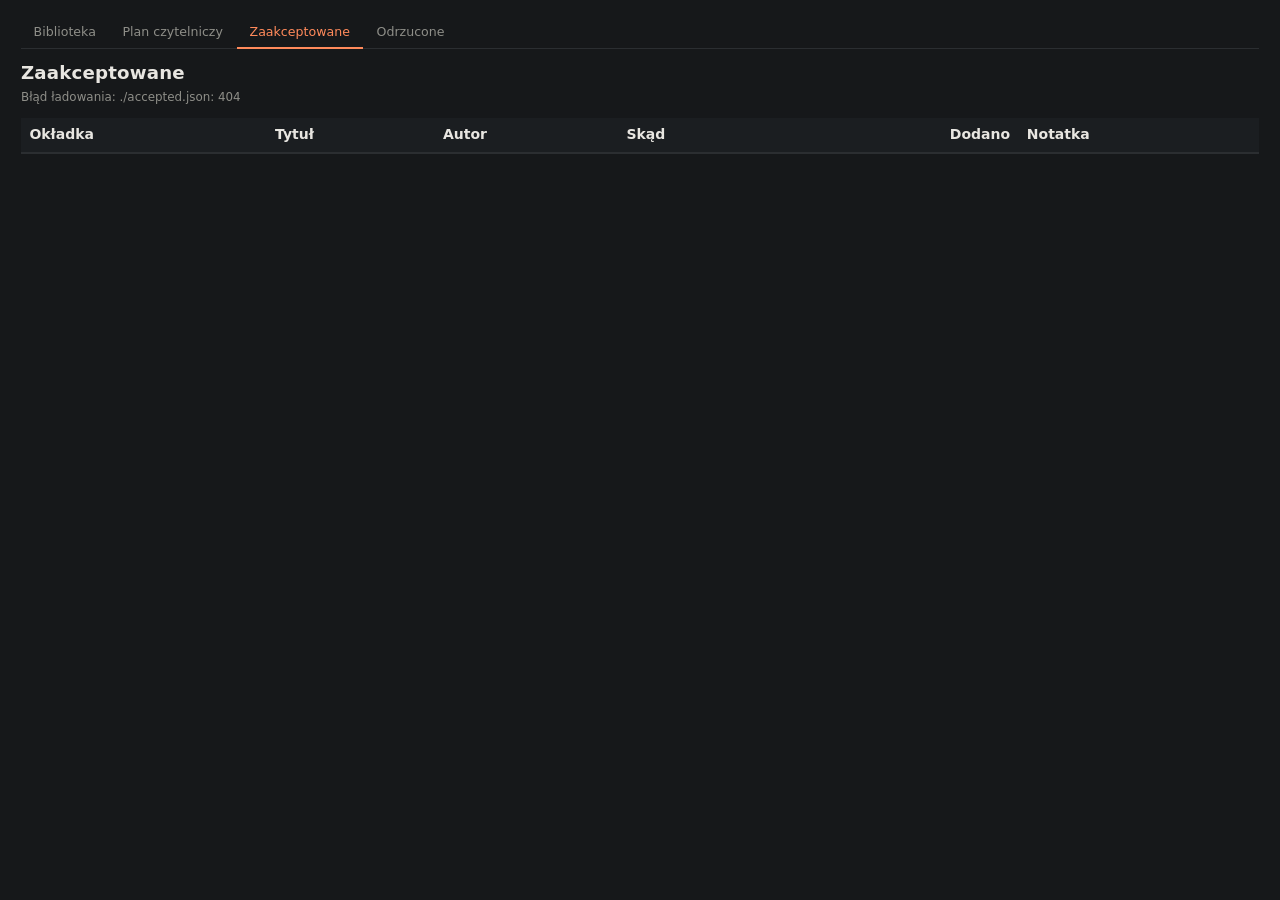
==== docs/accepted.html @ 184fcf51 "Add library-advisor skill + accepted/rejected/reading-plan subpages - New skill at .claude/skills/li" ====
<!doctype html>
<html lang="pl">
<head>
  <meta charset="utf-8">
  <meta name="viewport" content="width=device-width, initial-scale=1">
  <title>Zaakceptowane — my-library</title>
  <link rel="stylesheet" href="./style.css">
</head>
<body>
  <header>
    <nav class="topnav">
      <a href="./index.html">Biblioteka</a>
      <a href="./reading-plan.html">Plan czytelniczy</a>
      <a href="./accepted.html" class="active">Zaakceptowane</a>
      <a href="./rejected.html">Odrzucone</a>
    </nav>
    <h1>Zaakceptowane</h1>
    <p class="stats" id="stats">Loading…</p>
  </header>

  <main>
    <table id="entries">
      <thead><tr></tr></thead>
      <tbody></tbody>
    </table>
  </main>

  <script>
  const SOURCE_LABEL = {
    library: "z biblioteki",
    announcement: "zapowiedź",
    market: "rynek",
  };

  window.LIST_CONFIG = {
    file: "./accepted.json",
    joinLibrary: false,
    emptyMessage: "Pusto. Zaakceptowane rekomendacje z zapowiedzi / rynku wpadną tutaj.",
    columns: [
      {
        label: "Okładka",
        cls: "cover",
        render: (e, { escape }) => {
          return e.cover_url ? `<img src="${escape(e.cover_url)}" alt="" loading="lazy">` : "";
        },
      },
      {
        label: "Tytuł",
        cls: "title",
        render: (e, { escape }) => {
          if (e.url) {
            return `<a href="${escape(e.url)}" target="_blank" rel="noopener">${escape(e.title || "")}</a>`;
          }
          return escape(e.title || "");
        },
      },
      {
        label: "Autor",
        render: (e, { escape }) => escape(e.author || ""),
      },
      {
        label: "Skąd",
        render: (e, { escape }) => escape(SOURCE_LABEL[e.source] || e.source || "—"),
      },
      {
        label: "Dodano",
        cls: "num",
        render: (e, { fmtDate }) => fmtDate(e.when),
      },
      {
        label: "Notatka",
        cls: "note",
        render: (e, { escape }) => (e.note ? escape(e.note) : `<span class="dash">—</span>`),
      },
    ],
  };
  </script>
  <script src="./list-view.js" defer></script>
</body>
</html>
---- docs/style.css ----
:root {
  --bg: #16181a;
  --bg-elevated: #1b1e21;
  --fg: #e8e6e1;
  --muted: #8e8e88;
  --border: #2b2e31;
  --accent: #ff8a5b;
  --row-hover: #1f2326;
  --pill-bg: #24282b;
}

* { box-sizing: border-box; }

html, body {
  margin: 0;
  padding: 0;
  font: 14px/1.4 system-ui, -apple-system, "Segoe UI", Roboto, sans-serif;
  color: var(--fg);
  background: var(--bg);
}

header {
  padding: 1.2rem 1.5rem 0.4rem;
}

.topnav {
  display: flex;
  gap: 0.1rem;
  margin: 0 0 0.8rem;
  border-bottom: 1px solid var(--border);
}

.topnav a {
  padding: 0.45rem 0.9rem;
  color: var(--muted);
  text-decoration: none;
  font-size: 0.9rem;
  border-bottom: 2px solid transparent;
  margin-bottom: -1px;
}

.topnav a:hover { color: var(--fg); }

.topnav a.active {
  color: var(--accent);
  border-bottom-color: var(--accent);
}

header h1 {
  margin: 0;
  font-size: 1.3rem;
  font-weight: 600;
  letter-spacing: 0.01em;
}

.stats {
  margin: 0.25rem 0 0;
  color: var(--muted);
  font-size: 0.85rem;
}

.filters {
  display: flex;
  flex-wrap: wrap;
  gap: 0.5rem;
  padding: 0.6rem 1.5rem 1rem;
  border-bottom: 1px solid var(--border);
}

.filters input[type="search"],
.filters button {
  font: inherit;
  padding: 0.35rem 0.6rem;
  border: 1px solid var(--border);
  border-radius: 4px;
  background: var(--bg-elevated);
  color: var(--fg);
  min-width: 180px;
}

.filters button {
  cursor: pointer;
  min-width: auto;
  background: var(--bg-elevated);
}

.filters button:hover {
  border-color: var(--accent);
  color: var(--accent);
}

.filters input::placeholder { color: var(--muted); }

.filters input:focus,
.filters button:focus {
  outline: 2px solid var(--accent);
  outline-offset: -1px;
}

.shelf-filter {
  display: flex;
  flex-wrap: wrap;
  gap: 0.35rem;
  width: 100%;
}

.shelf-toggle {
  font: inherit;
  font-size: 0.8rem;
  padding: 0.2rem 0.6rem;
  border: 1px solid var(--border);
  border-radius: 10px;
  background: var(--bg-elevated);
  color: var(--fg);
  cursor: pointer;
  white-space: nowrap;
  transition: border-color 0.1s, color 0.1s, background 0.1s;
}

.shelf-toggle:hover {
  border-color: var(--accent);
  color: var(--accent);
}

.shelf-toggle.active {
  background: var(--accent);
  border-color: var(--accent);
  color: var(--bg);
}

main {
  padding: 0 1.5rem 2rem;
}

table {
  width: 100%;
  border-collapse: collapse;
  margin-top: 0.5rem;
}

thead th {
  text-align: left;
  font-weight: 600;
  padding: 0.5rem 0.6rem;
  border-bottom: 2px solid var(--border);
  background: var(--bg-elevated);
  position: sticky;
  top: 0;
  cursor: pointer;
  user-select: none;
  white-space: nowrap;
  color: var(--fg);
}

thead th.no-sort { cursor: default; }

thead th.sorted-asc::after  { content: " ▲"; color: var(--accent); }
thead th.sorted-desc::after { content: " ▼"; color: var(--accent); }

th.num, td.num { text-align: right; font-variant-numeric: tabular-nums; }

tbody td {
  padding: 0.35rem 0.6rem;
  border-bottom: 1px solid var(--border);
  vertical-align: middle;
}

tbody tr:hover { background: var(--row-hover); }

td.cover img {
  width: 34px;
  height: 48px;
  object-fit: cover;
  border-radius: 2px;
  display: block;
  background: var(--border);
}

td.title a {
  color: var(--fg);
  text-decoration: none;
  font-weight: 500;
}

td.title a:hover { color: var(--accent); text-decoration: underline; }

td.cycle, td.shelves, td.note { color: var(--muted); font-size: 0.88rem; }

td.note { max-width: 32rem; }

td.empty {
  text-align: center;
  color: var(--muted);
  padding: 2rem 1rem;
  font-style: italic;
}

.shelf-pill {
  display: inline-block;
  padding: 0.05rem 0.4rem;
  margin: 0 0.15rem 0.15rem 0;
  background: var(--pill-bg);
  border: 1px solid var(--border);
  border-radius: 10px;
  font-size: 0.75rem;
  color: var(--fg);
  white-space: nowrap;
  transition: border-color 0.1s, color 0.1s;
}

.shelf-pill.clickable { cursor: pointer; border-bottom-style: solid; }
.shelf-pill.clickable:hover {
  color: var(--accent);
  border-color: var(--accent);
}

.dash { color: var(--muted); }

.clickable {
  cursor: pointer;
  border-bottom: 1px dotted transparent;
  transition: color 0.1s, border-color 0.1s;
}

.clickable:hover {
  color: var(--accent);
  border-bottom-color: var(--accent);
}

::selection { background: var(--accent); color: var(--bg); }
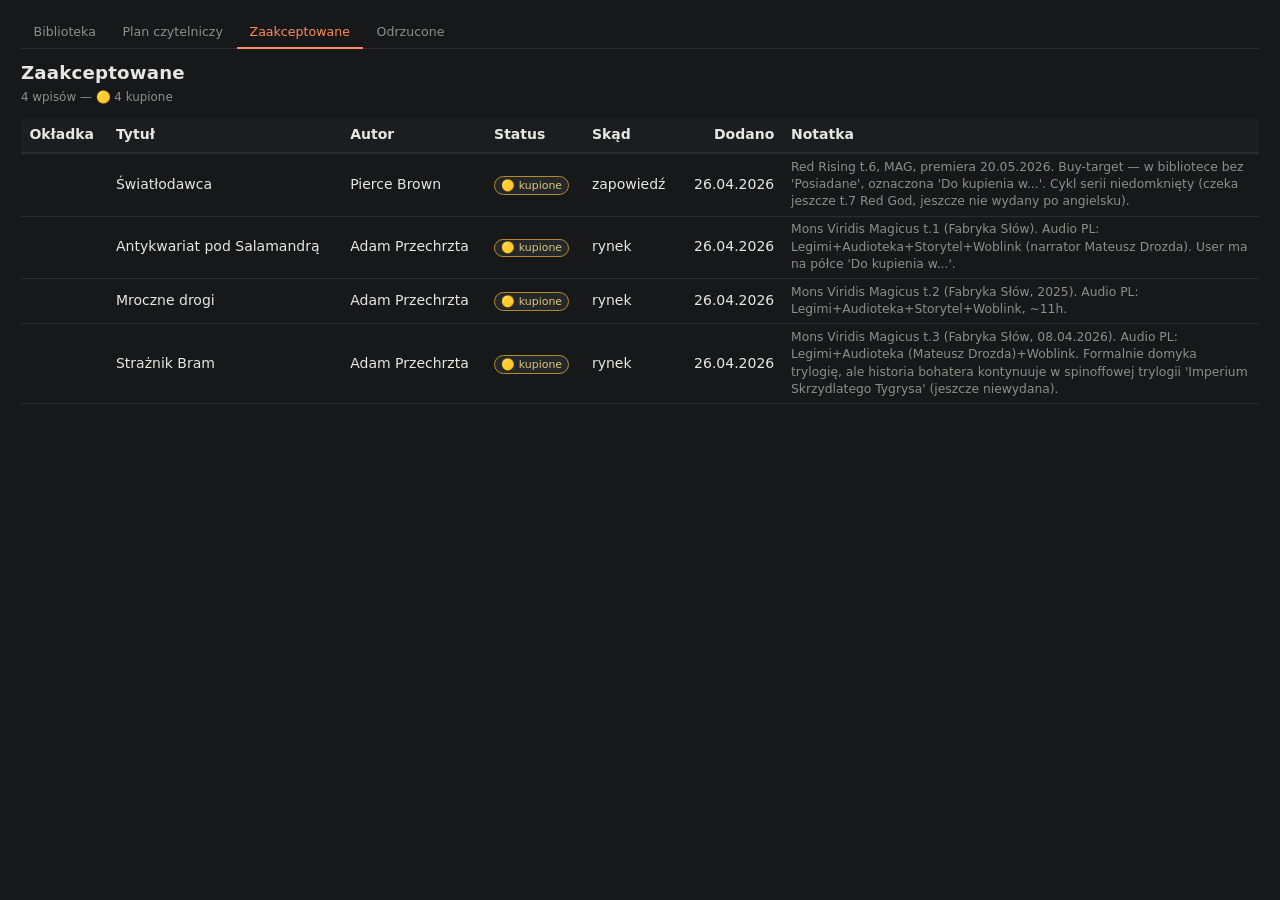
==== commit e5844e36: "ui: derive status from library shelves on accepted page Adds Status column + counts summary on /acce" ====
--- a/docs/accepted.html
+++ b/docs/accepted.html
@@ -32,10 +32,32 @@
     market: "rynek",
   };
 
+  // Status derived from current library state (books.json _lib join).
+  // Truth signal is shelves — read_date is bonus, not authoritative.
+  const computeStatus = (lib) => {
+    if (!lib) return { key: "external", label: "📅 zewnętrzne" };
+    const shelves = lib.shelves || [];
+    const owned = shelves.includes("Posiadane");
+    const read = shelves.includes("Przeczytane");
+    if (owned && read) return { key: "read", label: "🟢 przeczytane" };
+    if (owned) return { key: "bought", label: "🟡 kupione" };
+    return { key: "wanted", label: "🛒 chcę kupić" };
+  };
+
   window.LIST_CONFIG = {
     file: "./accepted.json",
-    joinLibrary: false,
+    joinLibrary: true,
     emptyMessage: "Pusto. Zaakceptowane rekomendacje z zapowiedzi / rynku wpadną tutaj.",
+    summary: (entries) => {
+      const counts = { read: 0, bought: 0, wanted: 0, external: 0 };
+      for (const e of entries) counts[computeStatus(e._lib).key]++;
+      const parts = [];
+      if (counts.read)     parts.push(`🟢 ${counts.read} przeczytane`);
+      if (counts.bought)   parts.push(`🟡 ${counts.bought} kupione`);
+      if (counts.wanted)   parts.push(`🛒 ${counts.wanted} chcę kupić`);
+      if (counts.external) parts.push(`📅 ${counts.external} zewn.`);
+      return parts.join(" · ");
+    },
     columns: [
       {
         label: "Okładka",
@@ -59,6 +81,13 @@
         render: (e, { escape }) => escape(e.author || ""),
       },
       {
+        label: "Status",
+        render: (e, { escape }) => {
+          const s = computeStatus(e._lib);
+          return `<span class="status-pill status-${s.key}">${escape(s.label)}</span>`;
+        },
+      },
+      {
         label: "Skąd",
         render: (e, { escape }) => escape(SOURCE_LABEL[e.source] || e.source || "—"),
       },
--- a/docs/style.css
+++ b/docs/style.css
@@ -59,6 +59,8 @@
   font-size: 0.85rem;
 }
 
+.stats.meta { font-size: 0.75rem; opacity: 0.7; }
+
 .filters {
   display: flex;
   flex-wrap: wrap;
@@ -176,13 +178,91 @@
   background: var(--border);
 }
 
-td.title a {
+td.title a,
+td.title .title-link {
   color: var(--fg);
   text-decoration: none;
   font-weight: 500;
 }
 
-td.title a:hover { color: var(--accent); text-decoration: underline; }
+td.title a:hover,
+td.title .title-link:hover { color: var(--accent); text-decoration: underline; }
+
+.expand-toggle {
+  display: inline-block;
+  background: transparent;
+  border: none;
+  color: var(--muted);
+  cursor: pointer;
+  padding: 0 0.35rem 0 0;
+  font-size: 0.8rem;
+  transition: transform 0.15s ease, color 0.1s;
+  transform: rotate(0deg);
+  transform-origin: center;
+  line-height: 1;
+}
+
+.expand-toggle:hover { color: var(--accent); }
+
+.expand-toggle[aria-expanded="true"] { transform: rotate(90deg); color: var(--accent); }
+
+.lc-badge {
+  display: inline-block;
+  margin-left: 0.5rem;
+  padding: 0.05rem 0.35rem;
+  background: var(--bg-elevated);
+  border: 1px solid var(--border);
+  border-radius: 3px;
+  color: var(--muted);
+  font-size: 0.7rem;
+  text-decoration: none;
+  white-space: nowrap;
+  vertical-align: middle;
+}
+
+.lc-badge:hover {
+  border-color: var(--accent);
+  color: var(--accent);
+}
+
+.book-row.is-open > td { background: var(--bg-elevated); }
+
+.detail-row > td.detail-cell {
+  background: var(--bg-elevated);
+  padding: 0.75rem 1rem 1rem;
+  border-bottom: 1px solid var(--border);
+}
+
+.detail-meta {
+  margin-bottom: 0.5rem;
+  color: var(--muted);
+  font-size: 0.85rem;
+}
+
+.detail-field { margin-right: 0.75rem; }
+.detail-field strong { color: var(--fg); font-weight: 600; }
+
+.detail-desc {
+  white-space: normal;
+  line-height: 1.5;
+  max-width: 70rem;
+  color: var(--fg);
+}
+
+.detail-empty {
+  color: var(--muted);
+  font-style: italic;
+}
+
+.ext-link {
+  display: inline-block;
+  margin-top: 0.5rem;
+  color: var(--accent);
+  text-decoration: none;
+  font-size: 0.85rem;
+}
+
+.ext-link:hover { text-decoration: underline; }
 
 td.cycle, td.shelves, td.note { color: var(--muted); font-size: 0.88rem; }
 
@@ -216,6 +296,20 @@
 
 .dash { color: var(--muted); }
 
+.status-pill {
+  display: inline-block;
+  padding: 0.05rem 0.45rem;
+  background: var(--pill-bg);
+  border: 1px solid var(--border);
+  border-radius: 10px;
+  font-size: 0.78rem;
+  white-space: nowrap;
+}
+.status-pill.status-read    { border-color: #2f7d4f; color: #8bd4a4; }
+.status-pill.status-bought  { border-color: #b58a2f; color: #e0c47b; }
+.status-pill.status-wanted  { border-color: #2f6db5; color: #8fb6dd; }
+.status-pill.status-external{ border-color: var(--border); color: var(--muted); }
+
 .clickable {
   cursor: pointer;
   border-bottom: 1px dotted transparent;
@@ -228,3 +322,96 @@
 }
 
 ::selection { background: var(--accent); color: var(--bg); }
+
+/* Book detail page */
+
+.book-detail {
+  max-width: 70rem;
+  margin: 0 auto;
+}
+
+.book-layout {
+  display: grid;
+  grid-template-columns: minmax(140px, 220px) 1fr;
+  gap: 1.5rem;
+  padding: 1rem 0 1.5rem;
+  border-bottom: 1px solid var(--border);
+}
+
+@media (max-width: 600px) {
+  .book-layout { grid-template-columns: 1fr; }
+}
+
+.book-cover-wrap img {
+  width: 100%;
+  max-width: 220px;
+  height: auto;
+  border-radius: 4px;
+  background: var(--border);
+  display: block;
+}
+
+.book-meta h1 {
+  margin: 0 0 0.4rem;
+  font-size: 1.5rem;
+  line-height: 1.25;
+}
+
+.book-authors {
+  margin: 0 0 0.3rem;
+  font-size: 1rem;
+  color: var(--fg);
+}
+
+.book-cycle {
+  margin: 0 0 0.75rem;
+  color: var(--muted);
+  font-size: 0.9rem;
+}
+
+.book-ratings {
+  display: flex;
+  gap: 1.25rem;
+  margin: 0.5rem 0 0.75rem;
+  font-size: 0.95rem;
+}
+
+.book-ratings span strong { font-weight: 600; }
+
+.book-shelves {
+  margin: 0 0 0.75rem;
+}
+
+.book-facts {
+  display: grid;
+  grid-template-columns: auto 1fr;
+  gap: 0.25rem 0.75rem;
+  margin: 0.75rem 0;
+  font-size: 0.9rem;
+}
+
+.book-facts dt { color: var(--muted); }
+.book-facts dd { margin: 0; color: var(--fg); }
+
+.book-links a {
+  color: var(--accent);
+  text-decoration: none;
+  font-size: 0.9rem;
+}
+
+.book-links a:hover { text-decoration: underline; }
+
+.book-description {
+  padding: 1.25rem 0;
+}
+
+.book-description h2 {
+  margin: 0 0 0.75rem;
+  font-size: 1.05rem;
+  font-weight: 600;
+}
+
+.book-description #b-desc {
+  line-height: 1.5;
+  max-width: 60rem;
+}
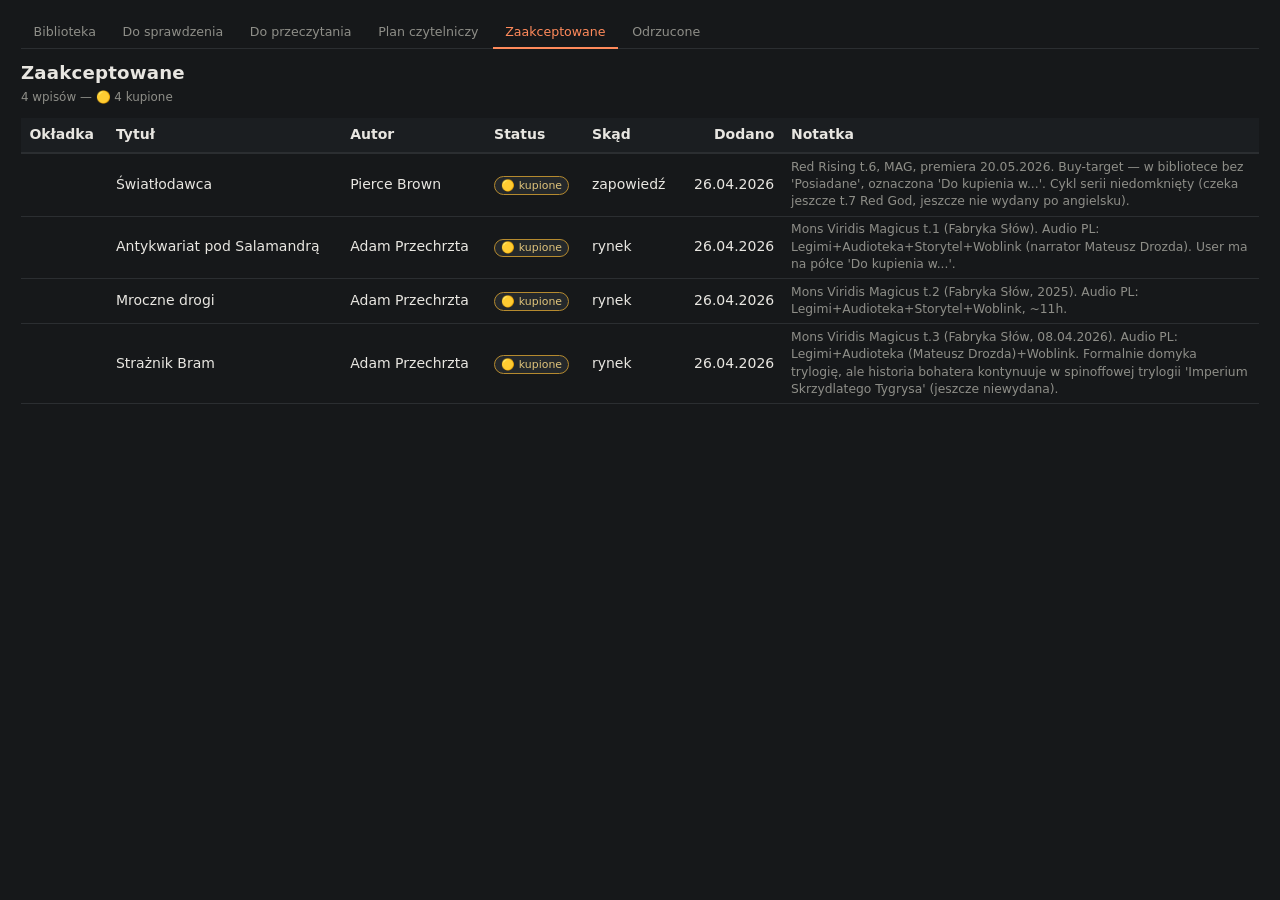
==== commit 17566ed0: "ui: add shelf-filter subpages for "Do sprawdzenia" and "Do przeczytania" list-view.js gains optional" ====
--- a/docs/accepted.html
+++ b/docs/accepted.html
@@ -10,6 +10,8 @@
   <header>
     <nav class="topnav">
       <a href="./index.html">Biblioteka</a>
+      <a href="./to-check.html">Do sprawdzenia</a>
+      <a href="./to-read.html">Do przeczytania</a>
       <a href="./reading-plan.html">Plan czytelniczy</a>
       <a href="./accepted.html" class="active">Zaakceptowane</a>
       <a href="./rejected.html">Odrzucone</a>
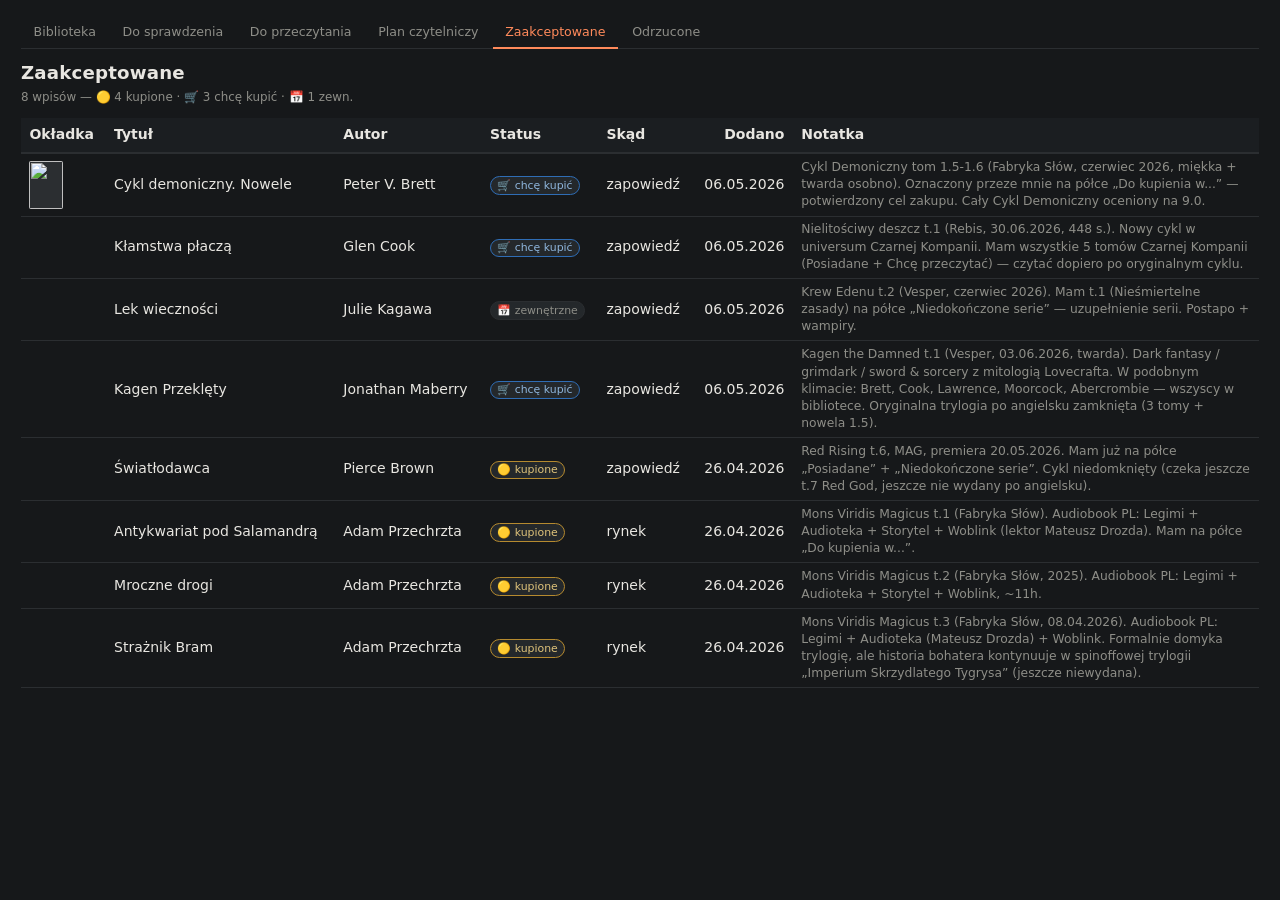
==== commit 009b8b85: "Switch all user-visible strings to Polish Rewrites mixed PL/EN entry notes in accepted/read-plan/rej" ====
--- a/docs/accepted.html
+++ b/docs/accepted.html
@@ -17,7 +17,7 @@
       <a href="./rejected.html">Odrzucone</a>
     </nav>
     <h1>Zaakceptowane</h1>
-    <p class="stats" id="stats">Loading…</p>
+    <p class="stats" id="stats">Ładowanie…</p>
   </header>
 
   <main>
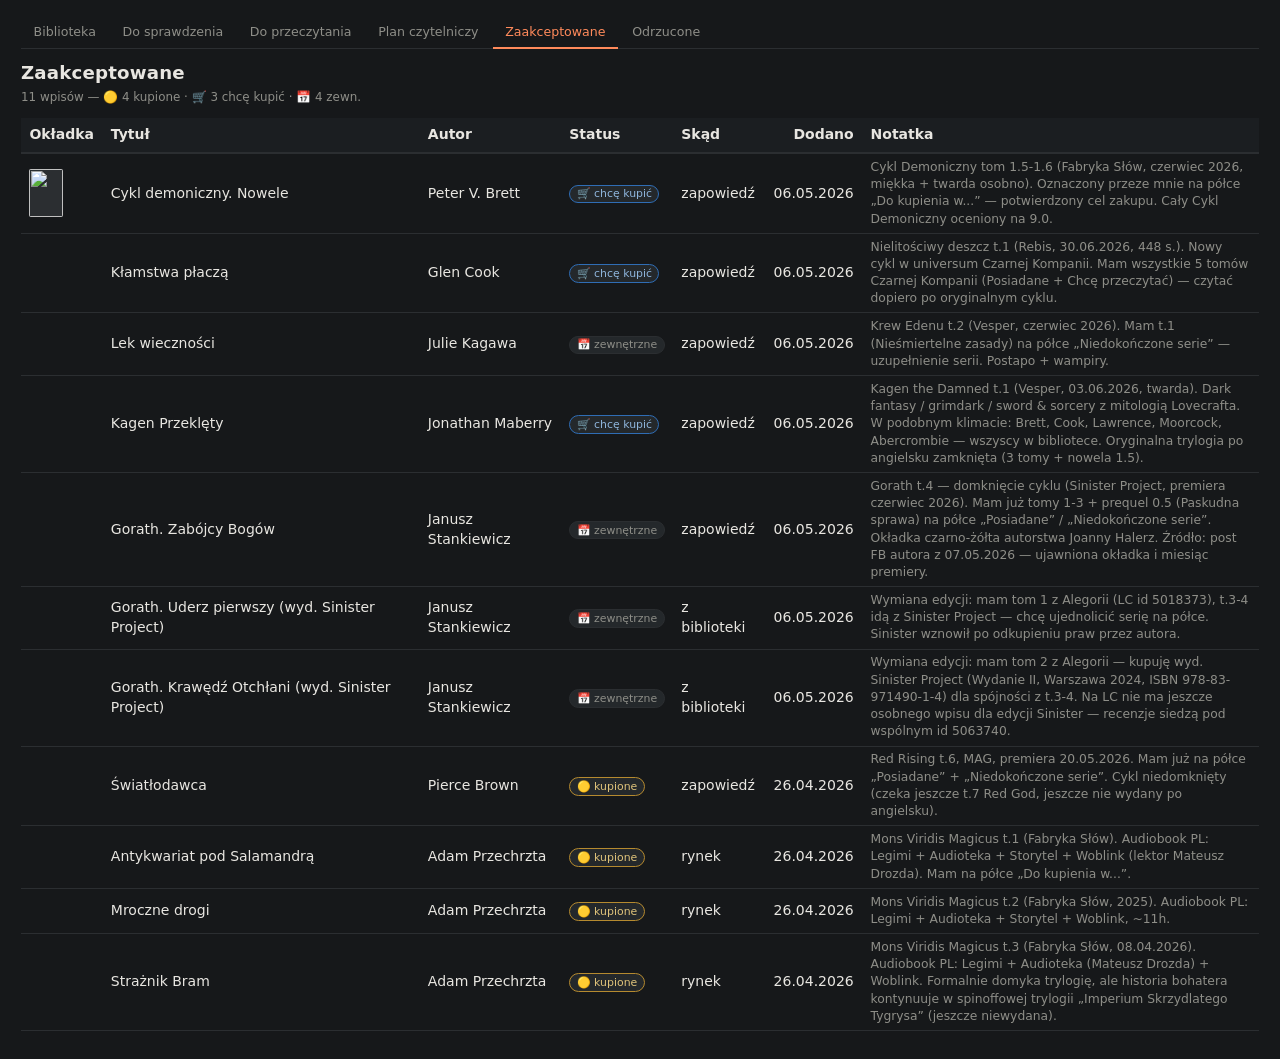
==== commit 2c035083: "ui: rename site title to "Biblioteka" + add Gorath edition swap targets Renames page title and dynam" ====
--- a/docs/accepted.html
+++ b/docs/accepted.html
@@ -3,7 +3,7 @@
 <head>
   <meta charset="utf-8">
   <meta name="viewport" content="width=device-width, initial-scale=1">
-  <title>Zaakceptowane — my-library</title>
+  <title>Zaakceptowane — Biblioteka</title>
   <link rel="stylesheet" href="./style.css">
 </head>
 <body>
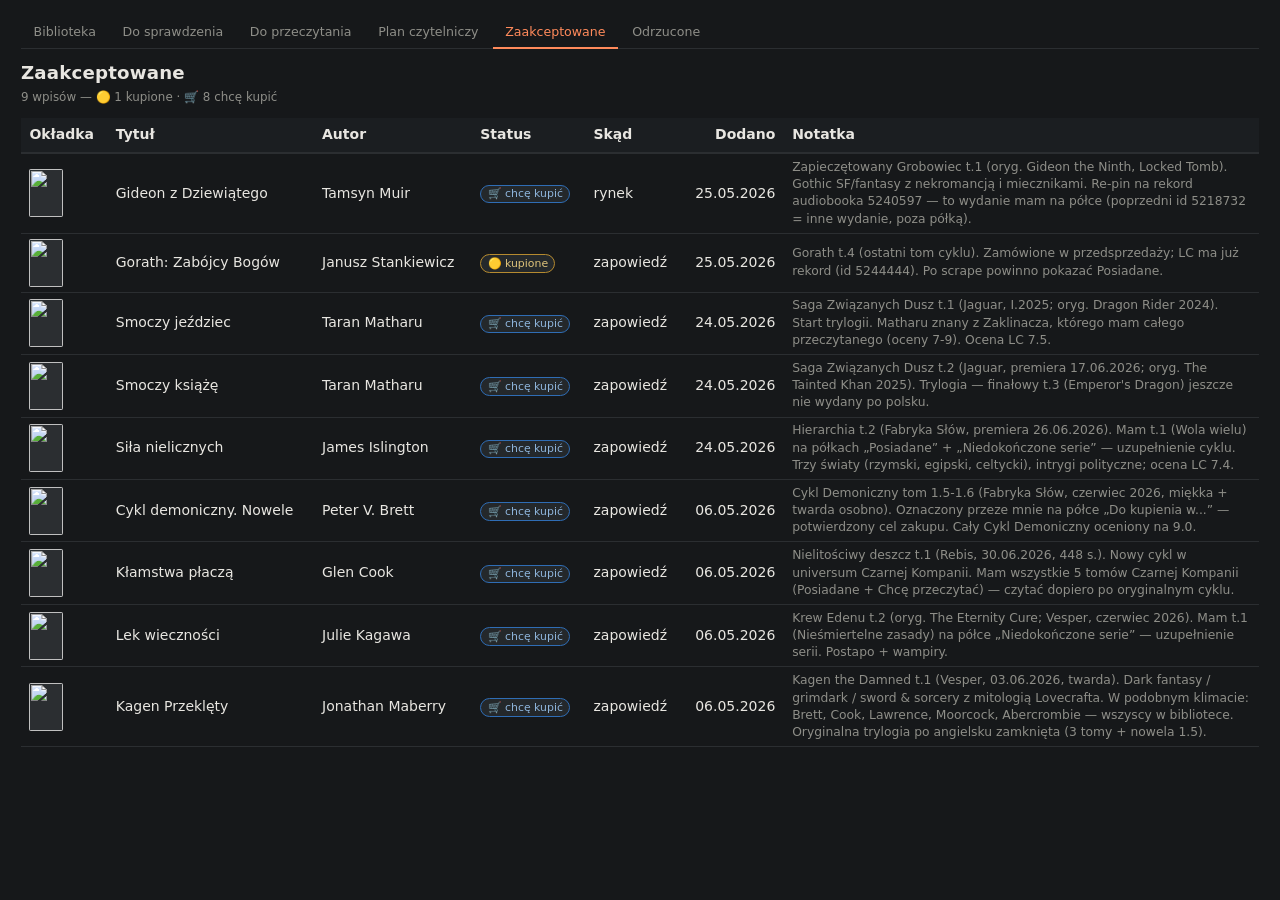
==== commit fef8b3e7: "Library subpages: fall back to library cover when entry has no cover_url accepted.html and rejected." ====
--- a/docs/accepted.html
+++ b/docs/accepted.html
@@ -65,7 +65,8 @@
         label: "Okładka",
         cls: "cover",
         render: (e, { escape }) => {
-          return e.cover_url ? `<img src="${escape(e.cover_url)}" alt="" loading="lazy">` : "";
+          const src = e._lib?.cover || e.cover_url;
+          return src ? `<img src="${escape(src)}" alt="" loading="lazy">` : "";
         },
       },
       {
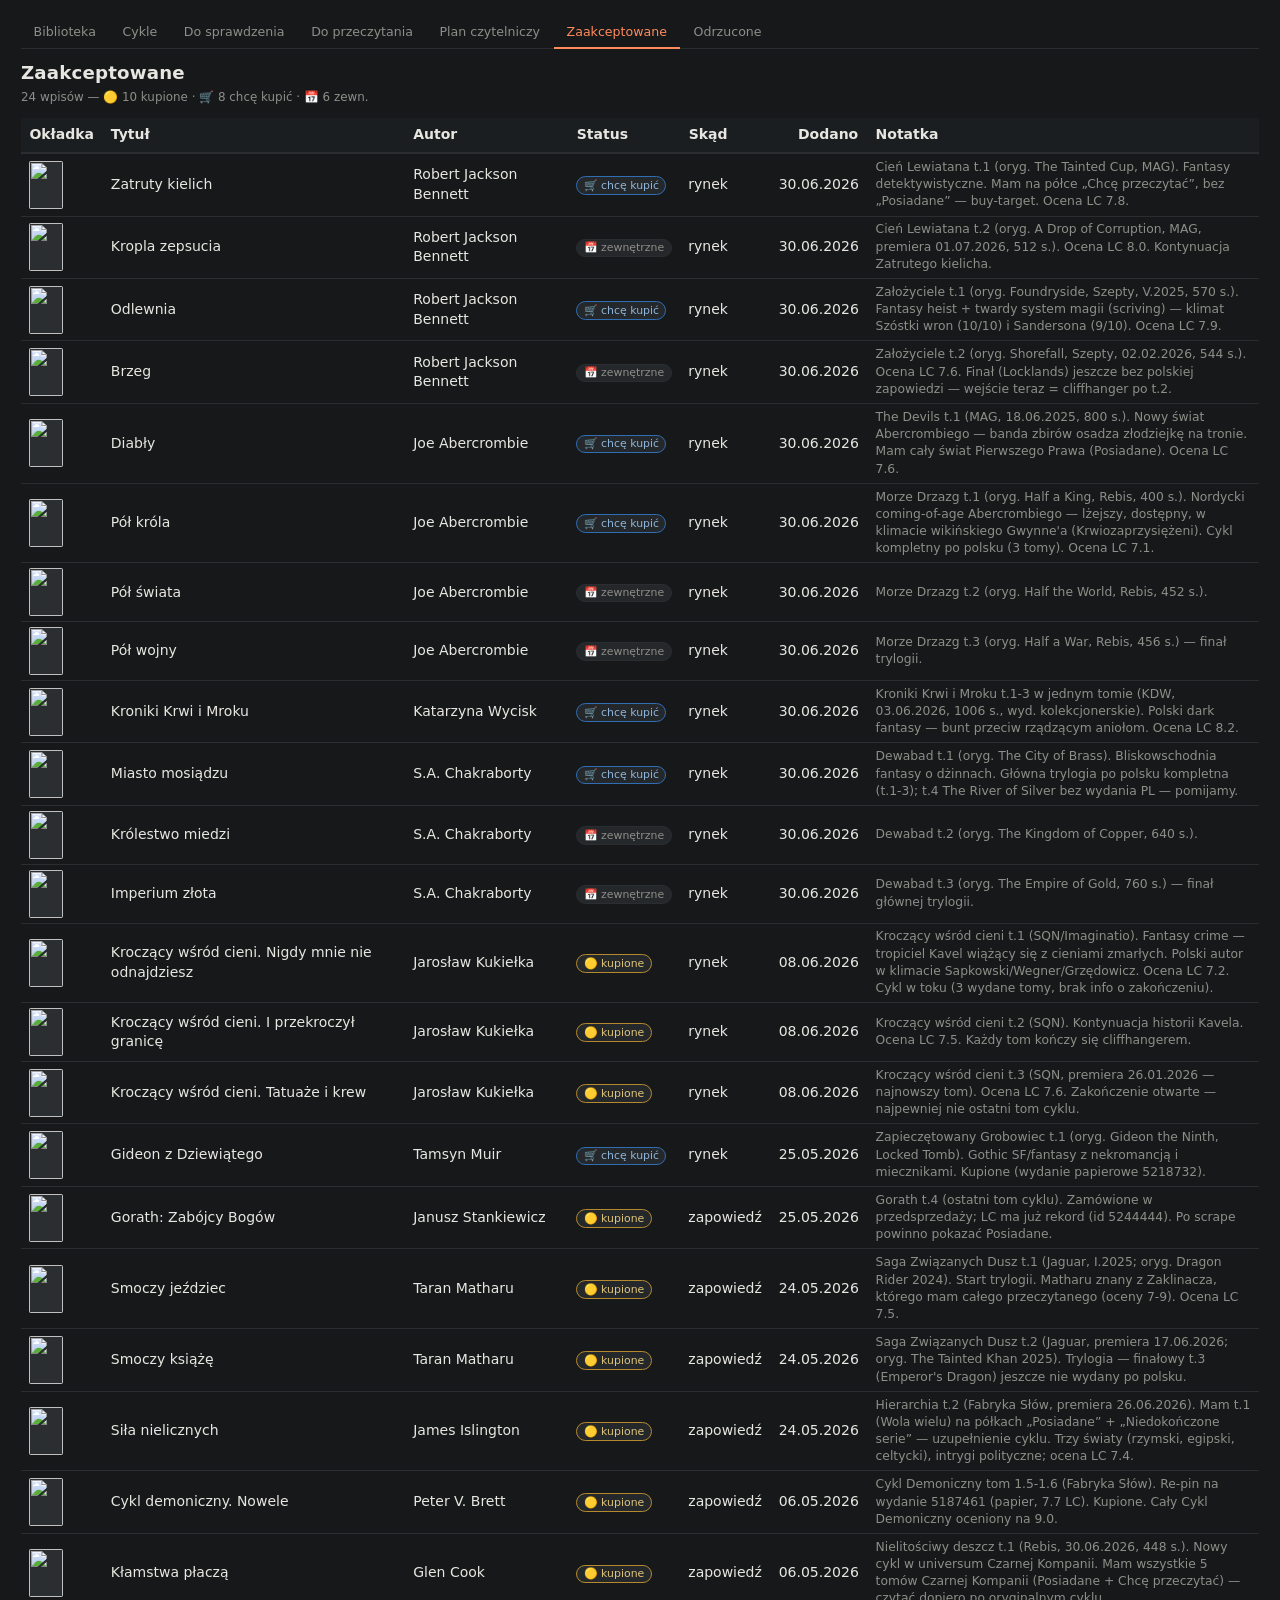
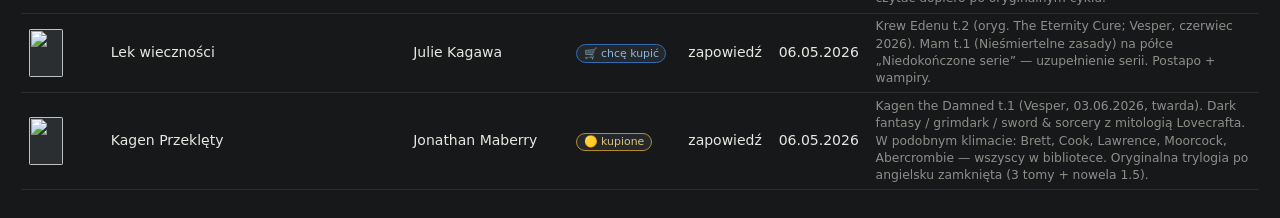
==== commit c887e43b: "Add cycles/series overview page Groups books.json by the cycle field (handles both "(tom N)" and omn" ====
--- a/docs/accepted.html
+++ b/docs/accepted.html
@@ -10,6 +10,7 @@
   <header>
     <nav class="topnav">
       <a href="./index.html">Biblioteka</a>
+      <a href="./cycles.html">Cykle</a>
       <a href="./to-check.html">Do sprawdzenia</a>
       <a href="./to-read.html">Do przeczytania</a>
       <a href="./reading-plan.html">Plan czytelniczy</a>
--- a/docs/style.css
+++ b/docs/style.css
@@ -296,6 +296,42 @@
 
 .dash { color: var(--muted); }
 
+.cycle-row.is-open > td { background: var(--bg-elevated); }
+
+.flag-badge {
+  display: inline-block;
+  padding: 0.05rem 0.4rem;
+  margin: 0 0.25rem 0.15rem 0;
+  background: var(--pill-bg);
+  border: 1px solid #b58a2f;
+  border-radius: 10px;
+  font-size: 0.75rem;
+  color: #e0c47b;
+  white-space: nowrap;
+}
+
+.volume-table {
+  width: 100%;
+  border-collapse: collapse;
+  margin: 0;
+}
+
+.volume-table th {
+  text-align: left;
+  padding: 0.3rem 0.5rem;
+  border-bottom: 1px solid var(--border);
+  color: var(--muted);
+  font-weight: 600;
+  font-size: 0.8rem;
+}
+
+.volume-table td {
+  padding: 0.3rem 0.5rem;
+  border-bottom: 1px solid var(--border);
+}
+
+.volume-table tr:last-child td { border-bottom: none; }
+
 .status-pill {
   display: inline-block;
   padding: 0.05rem 0.45rem;
